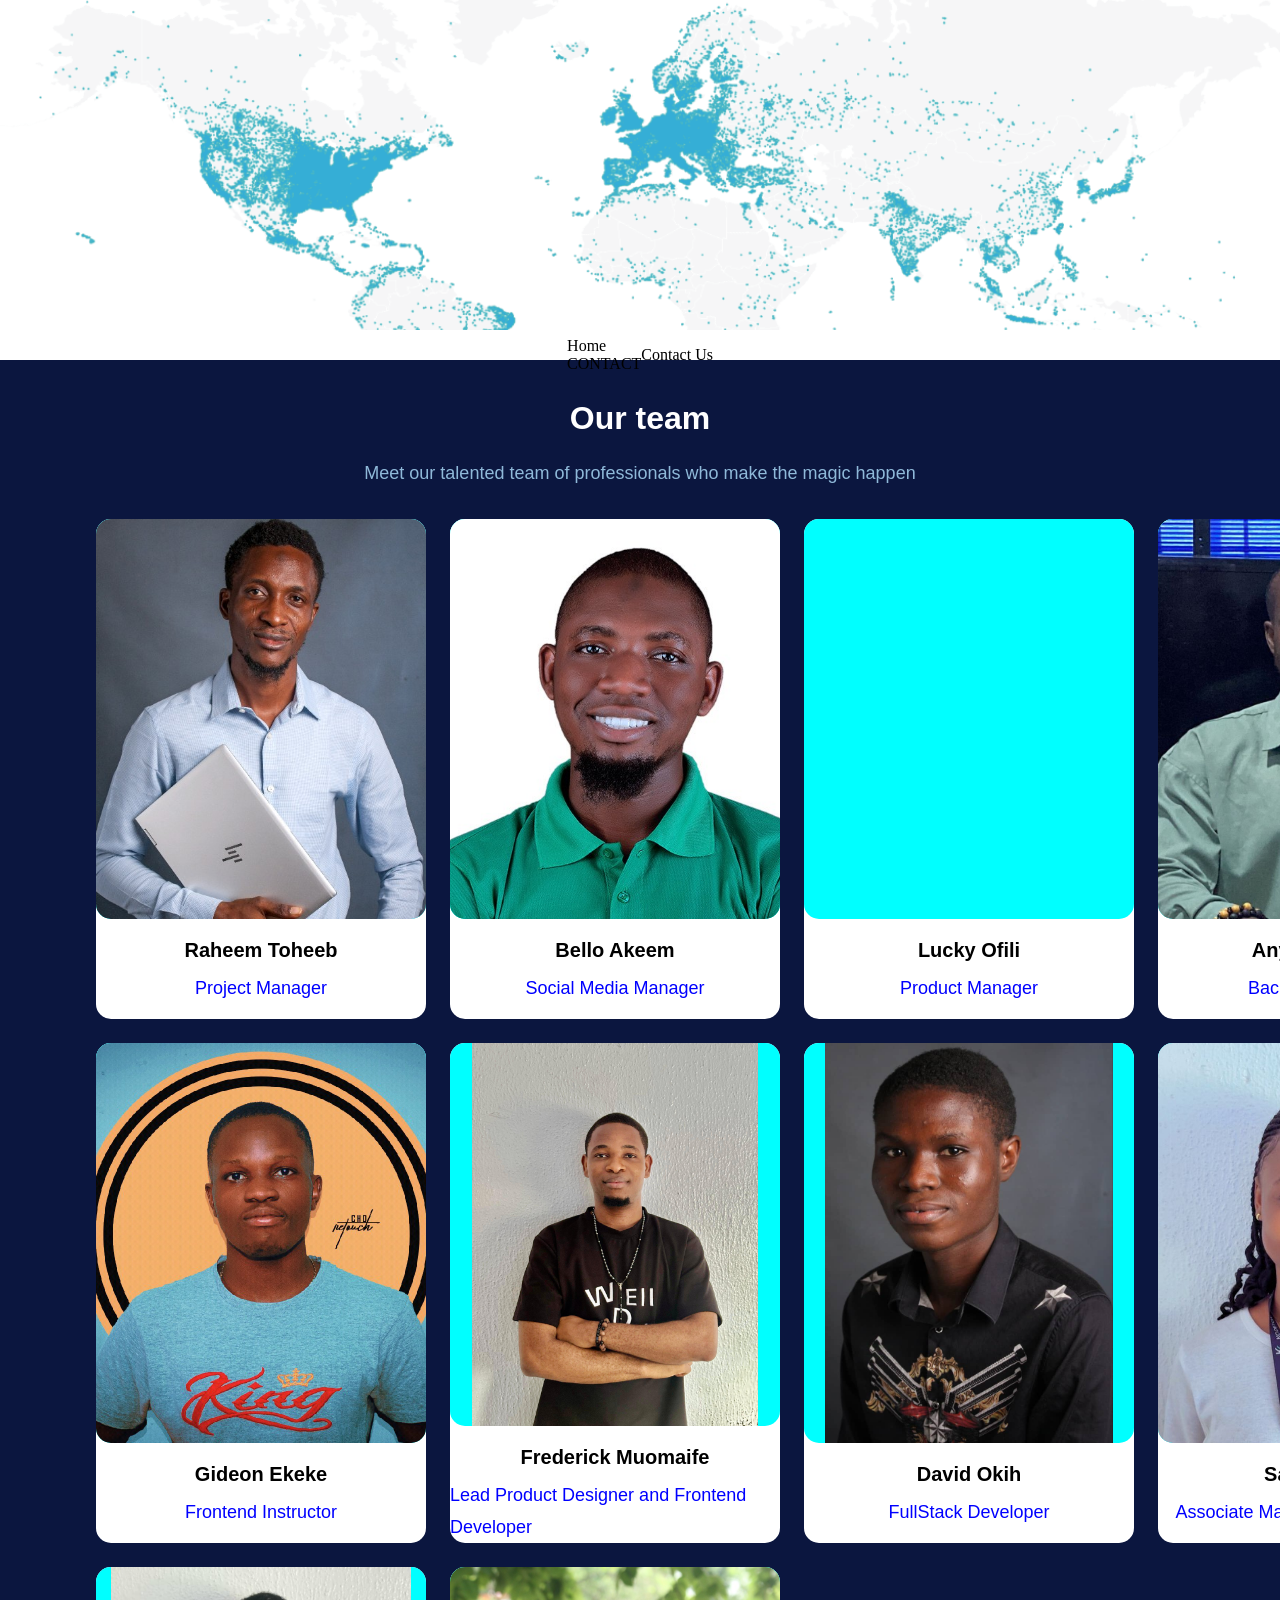
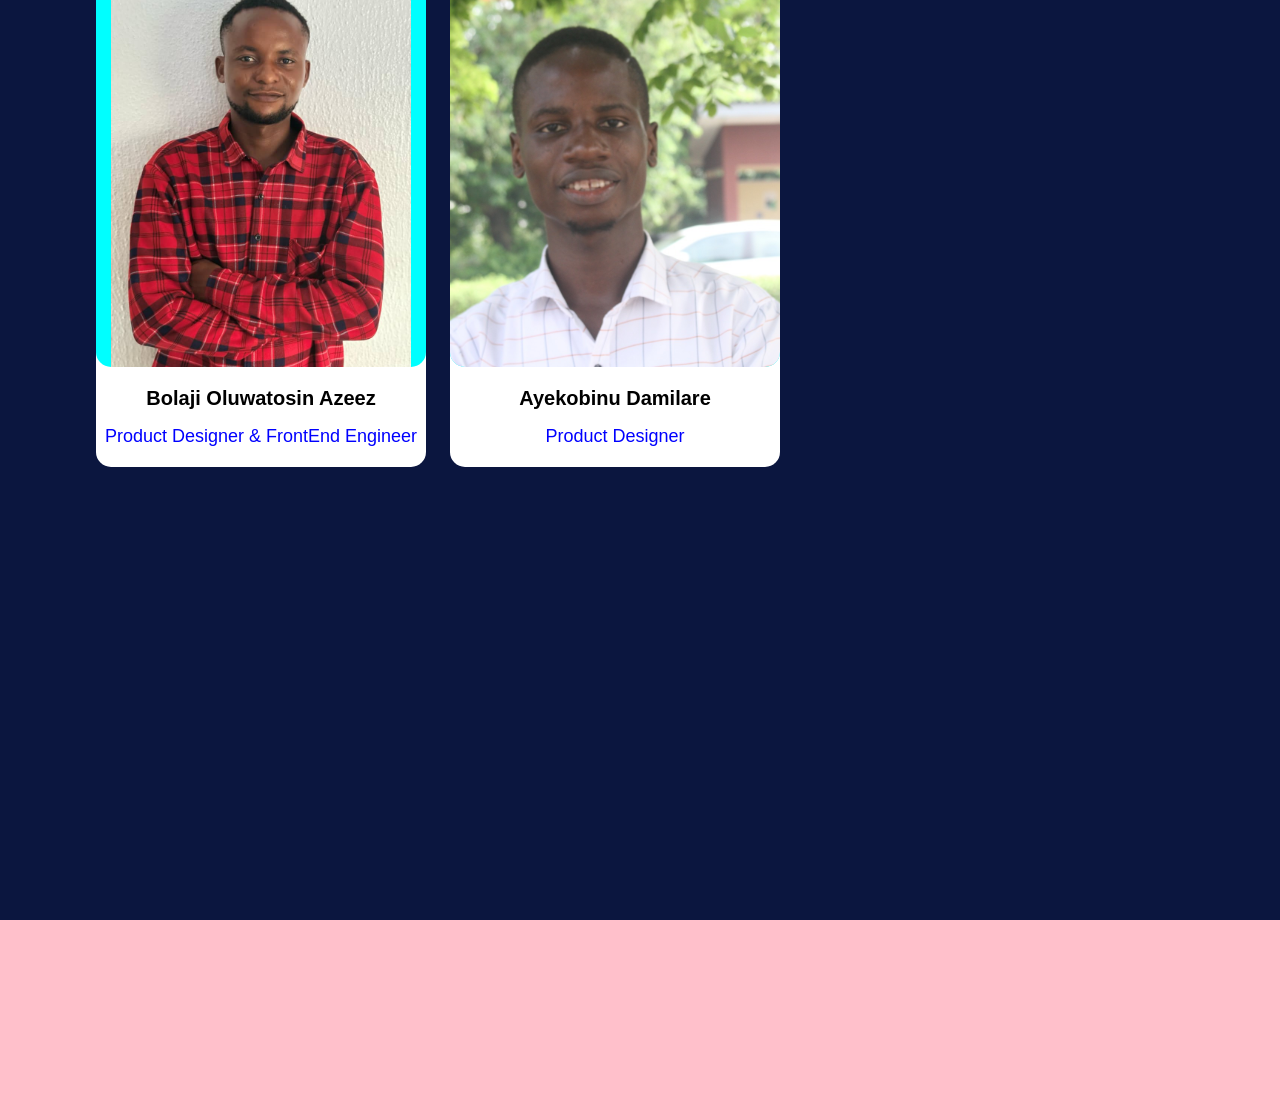
==== contact-page.html @ f18dbd51 "contact us" ====
<!DOCTYPE html>
<html lang="en">
<head>
    <meta charset="UTF-8">
    <meta name="viewport" content="width=device-width, initial-scale=1.0">
    <title>Contact Page</title>
    <link rel="stylesheet" href="stylecontact.css">
</head>
<body>
    <div class="header-map">
        <div class="img-wrapper">
            <img src="t1.png" alt="" class="head-img">

        </div>
        <div class="navs">
            <div>
                <div>
                    <p>Home</p> <p>CONTACT</p>
                </div>
            </div>
            <div>Contact Us</div>

        </div>
    </div>
    
    <section class="our-team">
        <h1>Our team</h1>
        <p>Meet our talented team of professionals who make the magic happen</p>
        <div class="team-container">
            <div class="team-group">
                <div class="team-members">
                    <img src="Raheem.jpeg" alt="" >
                    
                </div>
                <h3>Raheem Toheeb</h3>
                <p>Project Manager</p>
            
            </div>
            <div class="team-group">
                <div class="team-members">
                    <img src="leke.jpeg" alt="" >
                    
                </div>
                <h3>Bello Akeem</h3>
                <p>Social Media Manager</p>
            
            </div>
            <div class="team-group">
                <div class="team-members">
                    <img src="Mr%20Lucky.jpeg" alt="" >
                    
                </div>
                <h3>Lucky Ofili</h3>
                <p>Product Manager</p>
            
            </div>
            <div class="team-group">
                <div class="team-members">
                    <img src="edwin.jpeg" alt="" >
                    
                </div>
                <h3>Anyama Edwin</h3>
                <p>Backend Instructor</p>
            
            </div>
            <div class="team-group">
                <div class="team-members">
                    <img src="gidi.jpeg" alt="" >
                   
                </div>
                 <h3>Gideon Ekeke</h3>
                <p>Frontend Instructor</p>
            
            </div>
            <div class="team-group">
                <div class="team-members">
                    <img src="Fred.jpeg" alt="" >
                    
                </div>
                <h3>Frederick Muomaife</h3>
                <p>Lead Product Designer and Frontend Developer</p>
            
            </div>
            <div class="team-group">
                <div class="team-members">
                    <img src="Profile-David.jpeg" alt="" >
                    
                </div>
                <h3>David Okih</h3>
                <p>FullStack Developer</p>
            
            </div>
            <div class="team-group">
                <div class="team-members">
                    <img src="Fathia.jpeg" alt="" >
                    
                </div>
                <h3>Salau Fathia</h3>
                <p>Associate Manager/Product designer</p>
            
            </div>
            <div class="team-group">
                <div class="team-members">
                    <img src="Tosin.jpeg" alt="" >
                    
                </div>
                <h3>Bolaji Oluwatosin Azeez</h3>
                <p>Product Designer & FrontEnd Engineer</p>
            
            </div>
            <div class="team-group">
                <div class="team-members">
                    <img src="Dami.jpeg" alt="" >
                    
                </div>
                <h3>Ayekobinu Damilare</h3>
                <p>Product Designer</p>
            
            </div>
        </div>

        

    </section>
    <div class="socials">
            <div class="social1">

            </div>
            <div class="social2">

            </div>
        </div>
</body>
</html>
---- stylecontact.css ----
*{
    box-sizing: border-box;
    padding: 0;
    margin: 0;

}
body{
    height: 100vh;
    width: 100%;
}
.header-map{
    background-color: aqua; */
    width: 100%; 
    height: 330px;
}
.navs{
    display: flex;
    justify-content: center;
    /* background-color: red; */
    height: 50px;
    align-items: center;
    margin-bottom: 50px;
    
}
.img-wrapper{
    width: 100%;
    height: 100%;
    background-color: #FFFFFF;
}
.head-img{
    object-fit: cover;
    width: 100%;
    height: 100%;

}
/* OUR TEAM */
.our-team{
    height: 240vh;
    width: 100%;
    background-color: #0B163F;
    display: flex;
    flex-direction: column;
    align-items: center;
    margin-top: 30px;
}
.our-team h1{
    color: white;
    font-family: sans-serif;
    font-size: 32px;
    margin-top: 40px;
}
.our-team p{
    color: #8FB9D9;
    font-size: 18px;
    font-family: sans-serif;
    line-height: 1.8;
    margin-top: 20px;
}
.team-container{
    height: 60%;
    width: 800px;
    /* background-color: chartreuse; */
    margin: 10px;
    display: flex;
    align-items: center;
    justify-content: space-around;
    margin-top: 30px;
}
.team-container{
    display: grid;
    grid-template-columns: repeat(4,1fr);
    gap: 24px;
    width: 85%;
}
.team-group{
    background-color: #FFFFFF;
    border-radius: 15px;
    /* padding: 32px 24px; */
    display: flex;
    flex-direction: column;
    align-items: center;
    height: 500px;
    width: 330px;

    & h3{
        font-size: 20px;
        font-family: sans-serif;
        margin-top: 20px;
    }
    & p{
        color: blue;
        margin-top: 10px;
    }
}
.team-members{
    width: 100%;
    height: 400px;
    display: flex;
    justify-content: center;
    align-items: center;
    overflow: hidden;
    flex-direction: column;
    border-radius: 15px;
    background-color: aqua;
}
.team-members img{
    object-fit: contain;
    height: 100%;
    

}
.socials{
    background-color: pink;
    height: 200px;
    width: 100%;
    display: flex;
    justify-content: space-between;
    flex-direction: row;

}
.social1{
    background-color: aqua;
}
.social2{
    background-color: chocolate;
}
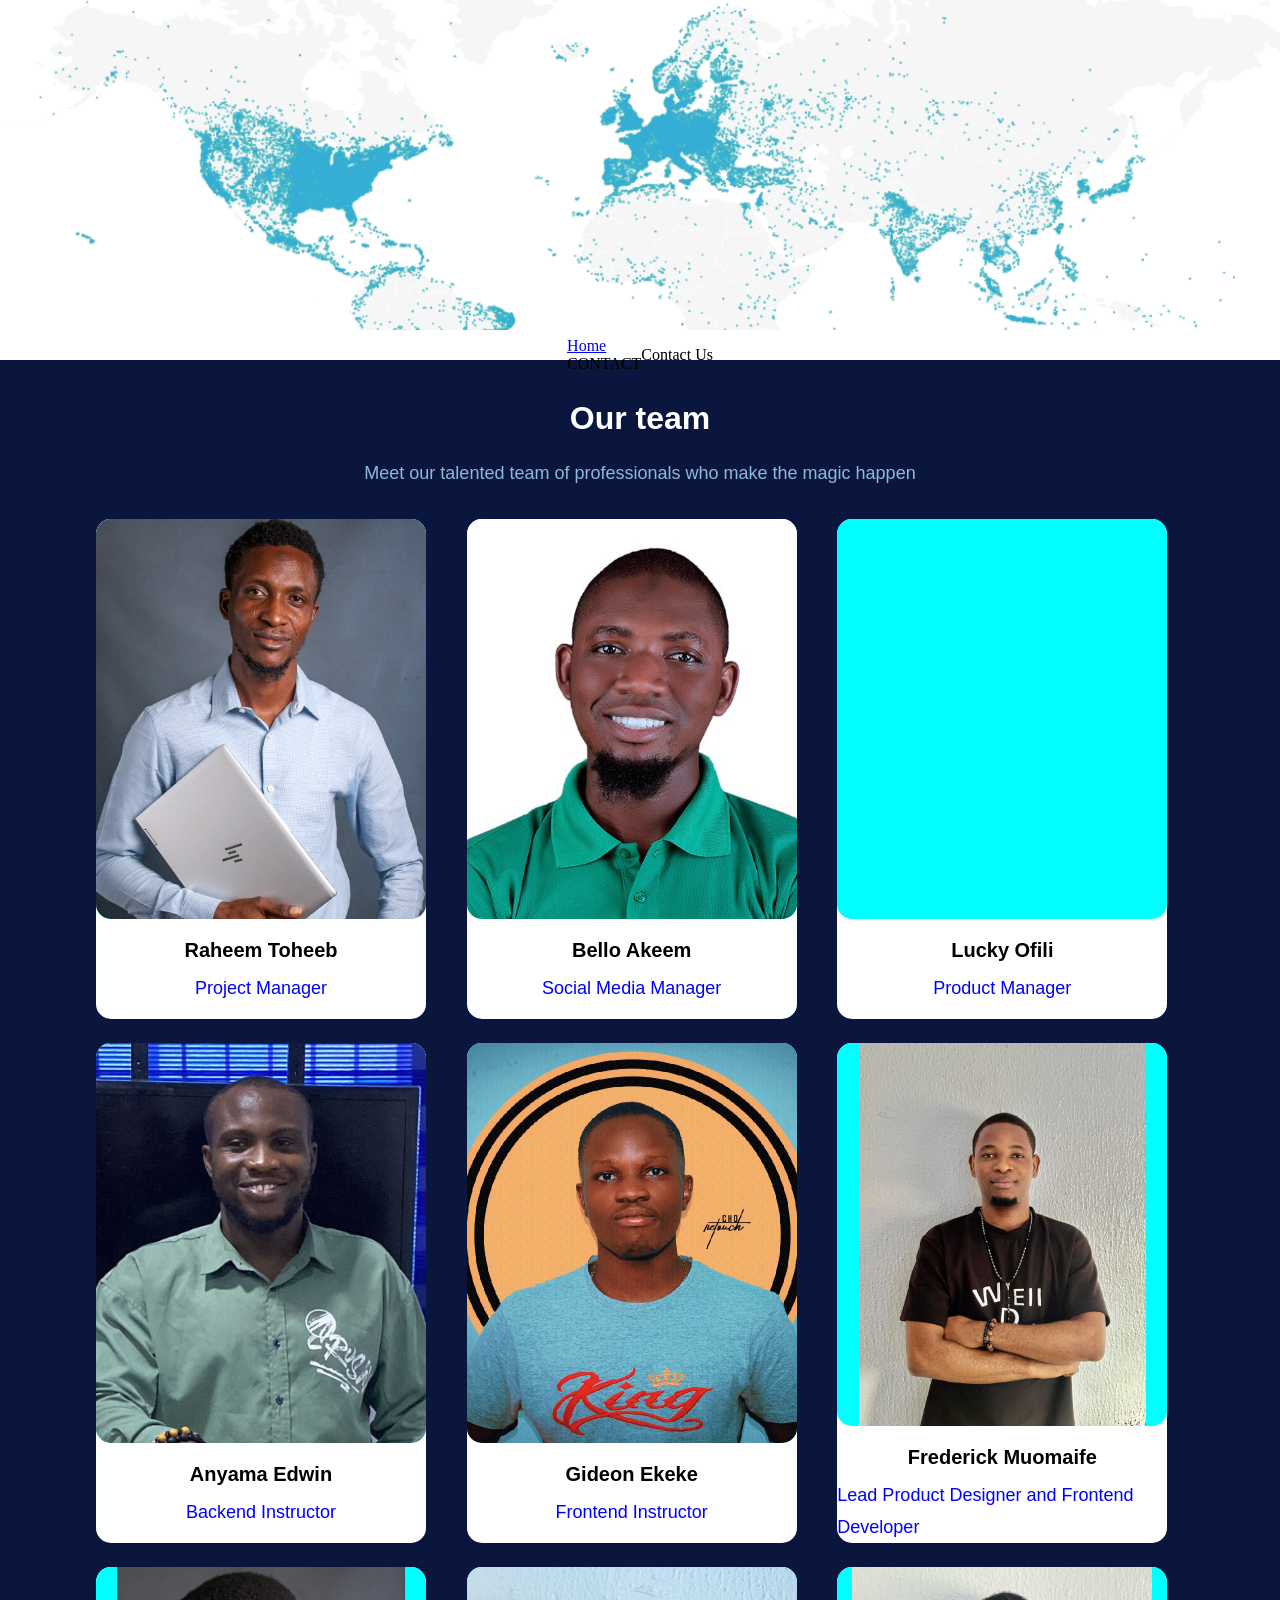
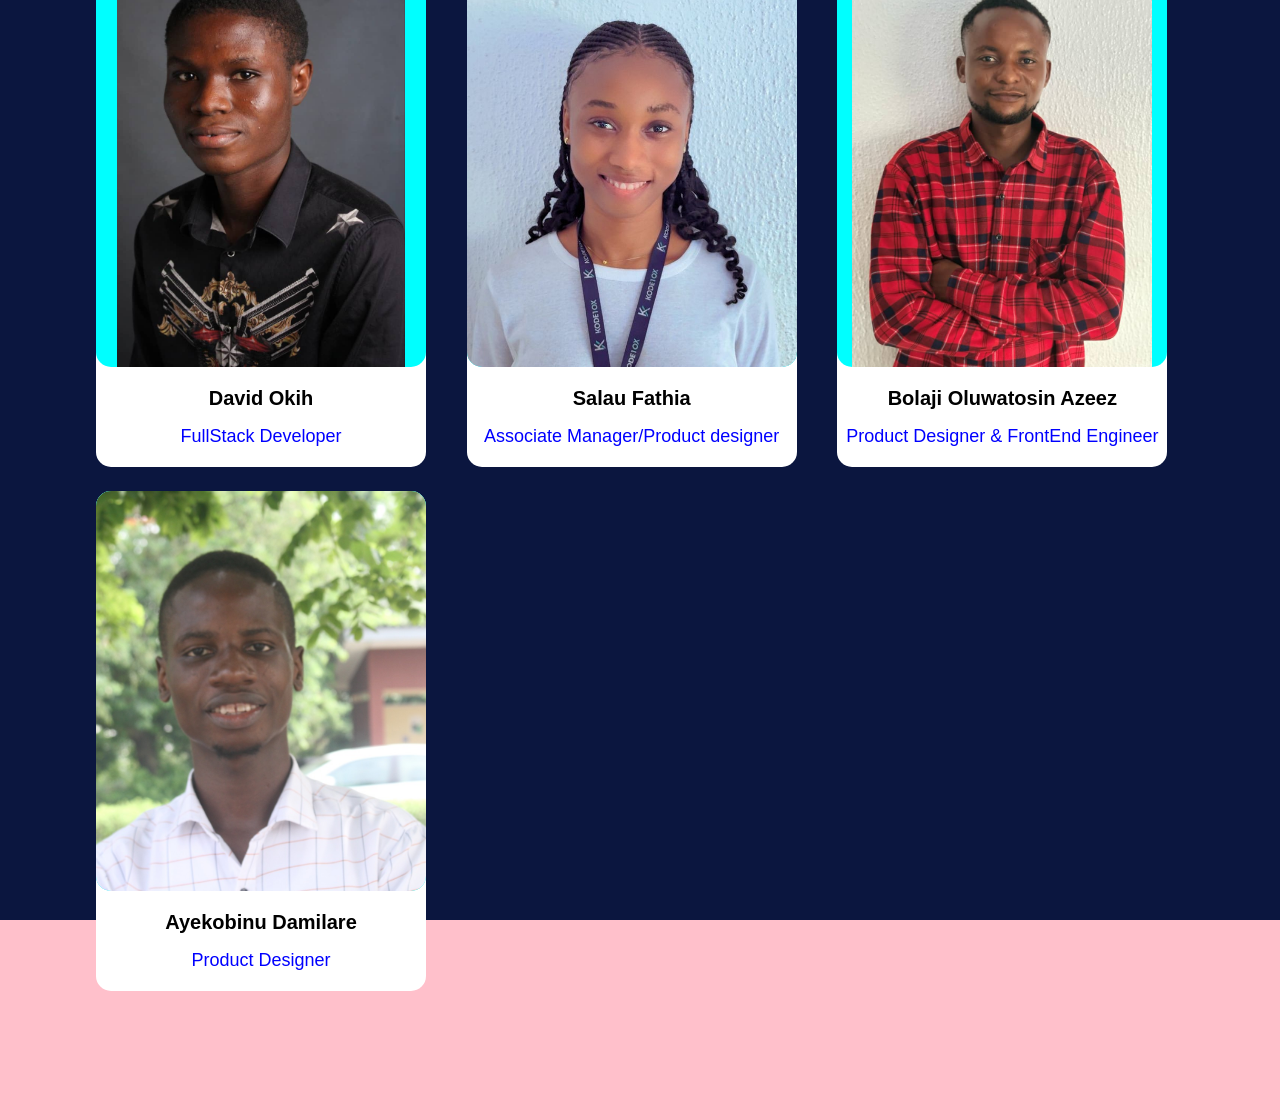
==== commit a4084c74: "responsive added" ====
--- a/contact-page.html
+++ b/contact-page.html
@@ -15,7 +15,8 @@
         <div class="navs">
             <div>
                 <div>
-                    <p>Home</p> <p>CONTACT</p>
+                    <a href="index.html">Home</a>
+                    <p></p> <p>CONTACT</p>
                 </div>
             </div>
             <div>Contact Us</div>
--- a/stylecontact.css
+++ b/stylecontact.css
@@ -5,11 +5,11 @@
 
 }
 body{
-    height: 100vh;
+    /* height: 100vh; */
     width: 100%;
 }
 .header-map{
-    background-color: aqua; */
+    background-color: aqua; 
     width: 100%; 
     height: 330px;
 }
@@ -68,7 +68,7 @@
 }
 .team-container{
     display: grid;
-    grid-template-columns: repeat(4,1fr);
+    grid-template-columns: repeat(3,1fr);
     gap: 24px;
     width: 85%;
 }
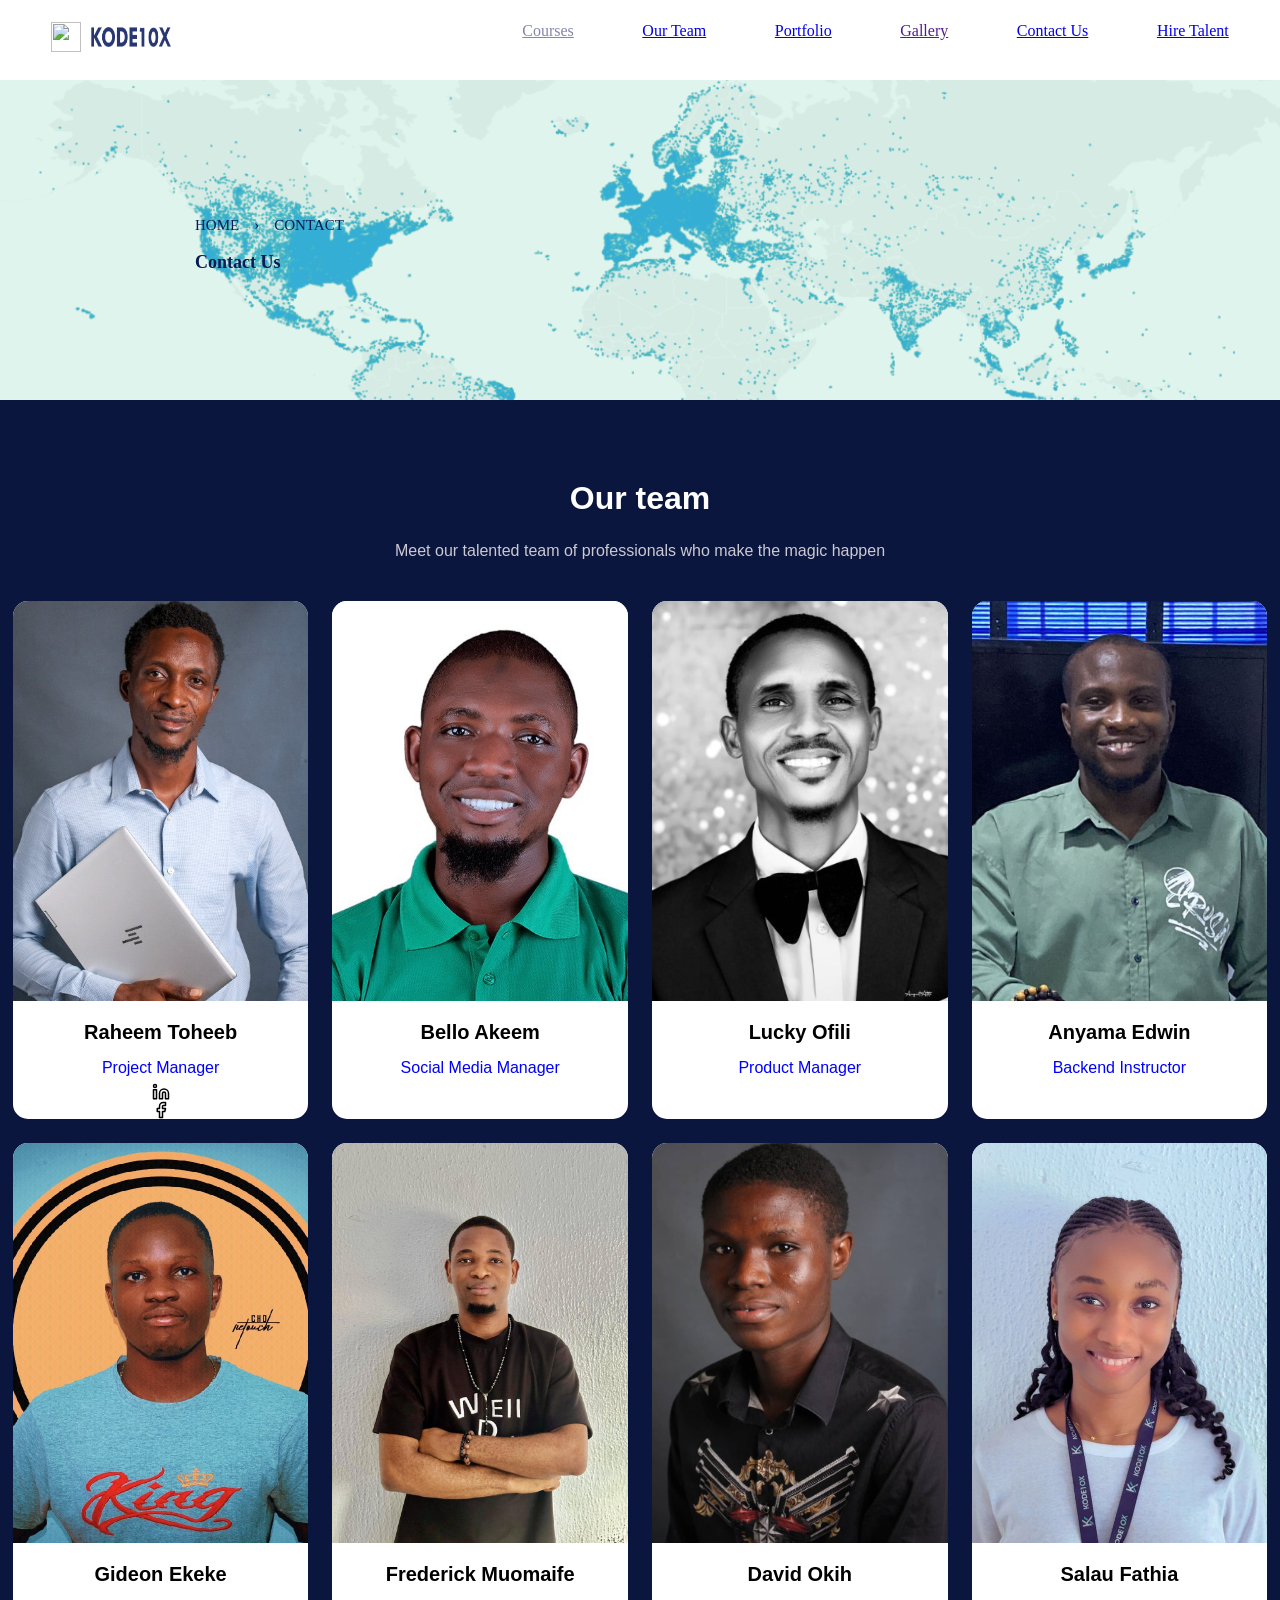
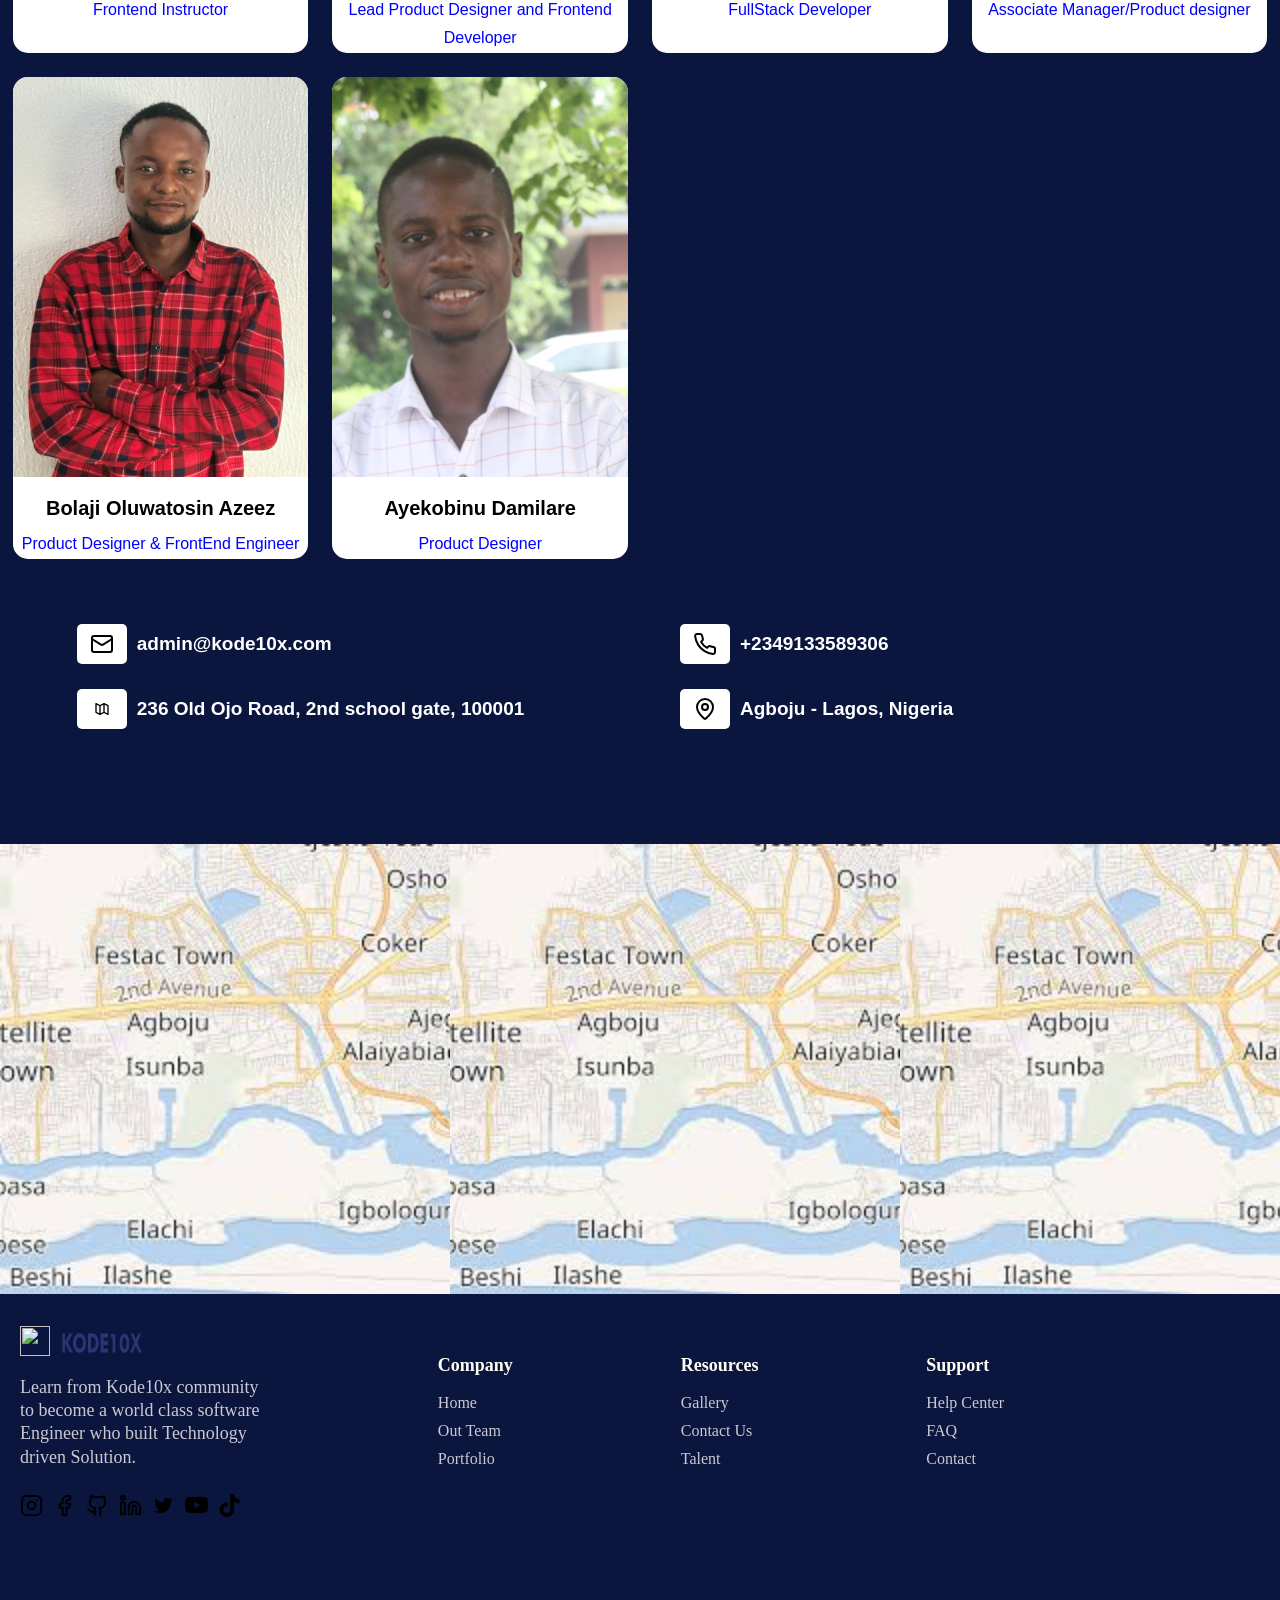
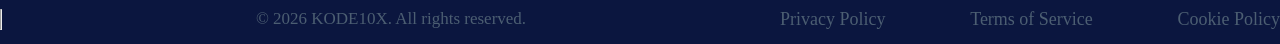
==== commit 824c0021: "contact page" ====
--- a/contact-page.html
+++ b/contact-page.html
@@ -7,24 +7,52 @@
     <link rel="stylesheet" href="stylecontact.css">
 </head>
 <body>
-    <div class="header-map">
-        <div class="img-wrapper">
-            <img src="t1.png" alt="" class="head-img">
-
-        </div>
-        <div class="navs">
-            <div>
-                <div>
-                    <a href="index.html">Home</a>
-                    <p></p> <p>CONTACT</p>
-                </div>
-            </div>
-            <div>Contact Us</div>
-
-        </div>
-    </div>
-    
-    <section class="our-team">
+    <header>
+        <div class="header-container">
+            <div class="header-wrapper">
+                <div class="logo">
+                    <img src="logo.png" alt="" class="logo-img">
+                    <img src="label.png" alt="" class="logo-name">
+                </div>
+                <div class="navs">
+                    <a href="index.html" class="nav-text">Courses</a>
+                    <a href="ourteam.html">Our Team</a>
+                    <a href="index2.html">Portfolio</a>
+                    <a href="">Gallery</a>
+                    <a href="contact-page.html">Contact Us</a>
+                    <a href="hire.html">Hire Talent</a>
+                
+
+                </div>
+                <img src="hamburgermenu.svg" alt="" class="hamburger">
+            </div>
+
+        </div>
+
+    </header>
+     <section class="contact-hero">
+
+        <div class="hero-overlay">
+
+            <div class="breadcrumb">
+
+                <!-- THIS ONE ACTUALLY GOES HOME -->
+                <a href="index.html">HOME</a>
+
+                <span>›</span>
+
+                <span>CONTACT</span>
+
+            </div>
+
+            <h1>Contact Us</h1>
+
+        </div>
+
+    </section>
+
+    <!-- OUR TEAM SECTION -->
+     <section class="our-team">
         <h1>Our team</h1>
         <p>Meet our talented team of professionals who make the magic happen</p>
         <div class="team-container">
@@ -35,6 +63,8 @@
                 </div>
                 <h3>Raheem Toheeb</h3>
                 <p>Project Manager</p>
+                <img src="linkedin.svg" alt="">
+                <img src="facebook.svg" alt="">
             
             </div>
             <div class="team-group">
@@ -48,7 +78,7 @@
             </div>
             <div class="team-group">
                 <div class="team-members">
-                    <img src="Mr%20Lucky.jpeg" alt="" >
+                    <img src="Mr Lucky.jpg" alt="" >
                     
                 </div>
                 <h3>Lucky Ofili</h3>
@@ -120,16 +150,126 @@
             </div>
         </div>
 
+     <section class="contact-info">
+
+        <div class="contact-item">
+            <div class="contact-icon">
+                <img src="mail.svg" alt="">
+            </div>
+
+            <p>admin@kode10x.com</p>
+        </div>
+
+
+        <div class="contact-item">
+            <div class="contact-icon">
+                <img src="phone.svg" alt="">
+            </div>
+
+            <p>+2349133589306</p>
+        </div>
+
+
+        <div class="contact-item">
+            <div class="contact-icon">
+            <img src="papaer.svg" alt="">
+            </div>
+
+            <p>236 Old Ojo Road, 2nd school gate, 100001</p>
+        </div>
+
+
+        <div class="contact-item">
+            <div class="contact-icon">
+                <img src="location.svg" alt="">
+            </div>
+
+            <p>Agboju - Lagos, Nigeria</p>
+        </div>
+
+    </section>
+    </section>
+
+    <!-- MAP -->
+    <section class="map">
+        <img src="map.png" alt="" class="map-img">
+        <img src="map.png" alt="" class="map-img">
+        <img src="map.png" alt="" class="map-img">
+        <!-- <img src="map.png" alt="" class="map-img"> -->
+        <!-- <img src="map.png" alt="" class="map-img"> -->
+        <!-- <img src="map.png" alt="" class="map-img"> -->
+
+    </section>
+
+    <!-- FOOTER -->
+     <footer class="footer">
+        <div class="footer-container">
+            <div class="footer-brand">
+                <div class="brand">
+                    <img src="logo.png" alt="" class="brand-logo">
+                    <img src="label.png" alt="" class="brand-name">
+                </div>
+                <p>Learn from Kode10x community to become a world class 
+                    software Engineer who built Technology driven Solution.
+                </p>
+
+                <div class="social-icons">
+                    <img src="instagram.svg" alt="">
+                    <img src="facebook.svg" alt="">
+                    <img src="gitcat.svg" alt="">
+                    <img src="linkedin.svg" alt="">
+                    <img src="twitter.svg" alt="">
+                    <img src="youtube.svg" alt="">
+                    <img src="tiktok.svg" alt="">
+
+                </div>
+
+            </div>
+            <div class="footer-links">
+                <h3>Company</h3>
+                <ul class="lists">
+                    <li>Home</li>
+                    <li>Out Team</li>
+                    <li>Portfolio</li>
+                    
+
+                </ul>
+            </div>
+            <div class="footer-links">
+                <h3>Resources</h3>
+                <ul>
+                    <li>Gallery</li>
+                    <li>Contact Us</li>
+                    <li>Talent</li>
+                </ul>
+
+            </div>
+            <div class="footer-links">
+                <h3>Support</h3>
+                <ul>
+                    <li>Help Center</li>
+                    <li>FAQ</li>
+                    <li>Contact</li>
+                </ul>
+            </div>
+            
+
+        </div>
+        <div class="footer-bottom">
+            <hr class="line">
+            <p>© 2026 KODE10X. All rights reserved.</p>
+            <div class="cookies">
+                
+                    <li>Privacy Policy</li>
+                    <li>Terms of Service</li>
+                    <li>Cookie Policy</li>
+                
+            </div>
+
+        </div>
+
+    </footer>
+
         
-
-    </section>
-    <div class="socials">
-            <div class="social1">
-
-            </div>
-            <div class="social2">
-
-            </div>
-        </div>
 </body>
 </html>
--- a/stylecontact.css
+++ b/stylecontact.css
@@ -5,43 +5,129 @@
 
 }
 body{
-    /* height: 100vh; */
-    width: 100%;
-}
-.header-map{
-    background-color: aqua; 
-    width: 100%; 
-    height: 330px;
+    height: 100vh;
+    width: 100%;
+}
+header{
+    height: 80px;
+    width: 100%;
+    /* background-color: red; */
+    display: flex;
+    justify-content: center;
+    /* align-items: center; */
+    position: relative;
+    z-index: 10;
+}
+.header-container{
+    width: 100%;
+    background-color: #FFFFFF;
+    height: 100%;
+    display: flex;
+    justify-content: center;
+}
+.header-wrapper{
+    height: 100%;
+    width: 92%;
+    /* background-color: fuchsia; */
+    display: flex;
+    justify-content: space-between;
+    align-items: center;
+}
+.logo{
+    height: 70%;
+    width: auto;
+    /* background-color: chartreuse; */
+    display: flex;
+    justify-content: center;
+    gap: 10px;
+    
+}
+.logo-img{
+    width: 30px;
+    height: 30px;
+    margin-top: 10px;
+}
+.logo-name{
+    width: 80px;
+    height: 20px;
+    margin-top: 15px;
 }
 .navs{
-    display: flex;
-    justify-content: center;
-    /* background-color: red; */
-    height: 50px;
-    align-items: center;
-    margin-bottom: 50px;
+    /* background-color: brown; */
+    width: 60%;
+    height: 70%;
+    display: flex;
+    justify-content: space-between;
+    text-align: center;
+    margin-top: 20px;
     
 }
-.img-wrapper{
-    width: 100%;
-    height: 100%;
-    background-color: #FFFFFF;
-}
-.head-img{
-    object-fit: cover;
-    width: 100%;
-    height: 100%;
-
-}
+.hamburger{
+    display: none;
+}
+.nav-text{
+    color: #8186AD;
+}
+
+.contact-hero {
+    width: 100%;
+    height: 320px;
+    background-image: url("t1.png");
+    background-color: #DFF4ED;
+    background-size: cover;
+    background-position: center;
+    background-repeat: no-repeat;
+
+    display: flex;
+    align-items: center;
+}
+.hero-overlay {
+    width: 90%;
+    max-width: 890px;
+    margin: auto;
+    padding-top: 10px;
+    /* background-color: aqua; */
+}
+
+.breadcrumb {
+    display: flex;
+    align-items: center;
+    gap: 15px;
+
+    margin-bottom: 18px;
+
+    font-size: 15px;
+    font-weight: 500;
+}
+
+.breadcrumb a {
+    text-decoration: none;
+    color: #071b54;
+}
+
+.breadcrumb a:hover {
+    text-decoration: underline;
+}
+
+.breadcrumb span {
+    color: #071b54;
+}
+.hero-overlay h1 {
+    color: #071b54;
+
+    font-size: 18px;
+    font-weight: 700;
+}
+
 /* OUR TEAM */
 .our-team{
-    height: 240vh;
+
     width: 100%;
     background-color: #0B163F;
     display: flex;
     flex-direction: column;
     align-items: center;
-    margin-top: 30px;
+    padding: 40px 0 80px;
 }
 .our-team h1{
     color: white;
@@ -50,37 +136,33 @@
     margin-top: 40px;
 }
 .our-team p{
-    color: #8FB9D9;
-    font-size: 18px;
+    color: #CBC9D1;
+    font-size: 16px;
     font-family: sans-serif;
     line-height: 1.8;
     margin-top: 20px;
+    text-align: center;
 }
 .team-container{
-    height: 60%;
-    width: 800px;
+    /* height: 60%; */
+    width: 98%;
+    max-width: 1310px;
     /* background-color: chartreuse; */
-    margin: 10px;
-    display: flex;
-    align-items: center;
-    justify-content: space-around;
-    margin-top: 30px;
-}
-.team-container{
     display: grid;
-    grid-template-columns: repeat(3,1fr);
+    grid-template-columns: repeat(4,1fr);
     gap: 24px;
-    width: 85%;
+    margin-top: 35px;
+    
 }
 .team-group{
     background-color: #FFFFFF;
     border-radius: 15px;
-    /* padding: 32px 24px; */
+    overflow: hidden;
     display: flex;
     flex-direction: column;
     align-items: center;
-    height: 500px;
-    width: 330px;
+    /* height: 500px; */
+    width: 100%;
 
     & h3{
         font-size: 20px;
@@ -100,27 +182,566 @@
     align-items: center;
     overflow: hidden;
     flex-direction: column;
-    border-radius: 15px;
+    /* border-radius: 15px; */
     background-color: aqua;
 }
 .team-members img{
+    object-fit: cover;
+    height: 100%;
+    width: 100%;
+}
+
+/* CONTACTS INFO */
+.contact-info {
+    width: 100%;
+    background-color: #0B163F;
+    display: grid;
+    grid-template-columns: repeat(2, 1fr);
+    padding: 35px 6%;
+    gap: 25px 80px;
+    margin-top: 30px;
+}
+.contact-item {
+    display: flex;
+    align-items: center;
+    gap: 10px;
+}
+.contact-icon {
+    width: 50px;
+    height: 40px;
+    background-color: white;
+    border-radius: 5px;
+    display: flex;
+    justify-content: center;
+    align-items: center;
+    color: #0B163F;
+    font-size: 20px;
+    flex-shrink: 0;
+}
+.contact-item p {
+    color: white;
+    font-family: sans-serif;
+    font-size: 19px;
+    font-weight: 600;
+    margin: 0;
+}
+
+/* MAP */
+.map{
+    width: 100%;
+    /* background-color: aqua; */
+    height: 450px;
+    display: flex;
+    flex-direction: row;
+}
+.map-img{
+    /* width: 900px; */
+    /* height: 100%; */
     object-fit: contain;
-    height: 100%;
+}
+
+
+
+/* FOOTER */
+.footer{
+    background-color: #0B163F;
+    height: 350px;
+    width: 100%;
+}
+.footer-container{
+    padding: 20px;
+    display: flex;
+    justify-content: space-between;
+    align-items: center;
+    gap: 40px;
+    /* background-color: pink; */
+    height: 70%;
+    width: 80%;
+}
+.brand{
+    display: flex;
+    align-items: center;
+    gap: 12px;
+    margin-bottom: 20px;
+}
+.brand-logo{
+    width: 30px;
+    height: 30px;
+    margin-top: 10px;
+}
+.brand-name{
+    width: 80px;
+    height: 20px;
+    margin-top: 15px;
+}
+.footer-brand p{
+    font-size: 18px;
+    margin-top: 20px;
+    margin-bottom: 20px;
+    font-weight: 200;
+    color: #CBC9D1;
+    text-align: left;
+    width: 250px;
+    line-height: 1.3;
+
+}
+.social-icons{
+    display: flex;
+    gap: 10px;
+    margin-top: 25px;
+
+    & img{
+        width: 23px;
+        gap: 10px;
+    }
+}
+.footer-links{
+    display: flex;
+    flex-direction: column;
+    /* background-color: chartreuse; */
+
+    & h3{
+        font-size: 18px;
+        font-weight: 600;
+        margin-bottom: 18px;
+        color: #FFFFF6;
+
+    }
+    & ul{
+        list-style-type: none;
+        color: #CBC9D1;
+
+    }
+    & li{
+        margin-bottom: 10px;
+        font-size: 16px;
+    }
+}
+.footer-bottom{
+    margin-top: 50px;
+    padding-top: 20px;
+    /* text-align: left; */
+    /* background-color: crimson; */
+    display: flex;
+    justify-content: space-between;
+    color: #4C5E72;
+    & p{
+        margin: 0;
+        font-size: 17px;
+        color: #4C5E72;
+        text-align: left;
+    }
     
-
-}
-.socials{
-    background-color: pink;
-    height: 200px;
-    width: 100%;
+    
+}
+.line{
+    color: #4C5E72;
+}
+.cookies{
     display: flex;
     justify-content: space-between;
-    flex-direction: row;
-
-}
-.social1{
-    background-color: aqua;
-}
-.social2{
-    background-color: chocolate;
-}+    list-style-type: none;
+    /* background-color: chocolate; */
+    width: 500px;
+    font-size: 18px;
+}
+
+
+/* RESPONSIVENESS */
+@media (min-width: 768px) and (max-width: 1044px){
+
+    /* HEADER */
+    header{
+        height: 80px;
+    }
+    .header-container{
+        width: 100%;
+        height: 100%;
+    }
+    .header-wrapper{
+        width: 92%;
+    }
+    .logo-img{
+        width: 30px;
+        height: 30px;
+    }
+    .logo-name{
+        width: 80px;
+        height: 20px;
+    }
+    .navs{
+        width: 68%;
+        height: 70%;
+        gap: 10px;
+        margin-top: 20px;
+    }
+    .navs a{
+        font-size: 13px;
+        white-space: nowrap;
+    }
+    .hamburger{
+        display: none;
+    }
+    /* CONTACT HERO */
+    .contact-hero{
+        height: 280px;
+    }
+    .hero-overlay{
+        width: 85%;
+    }
+    .breadcrumb{
+        font-size: 14px;
+        gap: 12px;
+    }
+    .hero-overlay h1{
+        font-size: 20px;
+    }
+    /* OUR TEAM */
+    .our-team{
+        padding: 40px 20px 70px;
+    }
+    .our-team h1{
+        font-size: 30px;
+    }
+    .our-team > p{
+        width: 90%;
+        font-size: 15px;
+    }
+    .team-container{
+        width: 100%;
+        grid-template-columns: repeat(3, 1fr);
+        gap: 20px;
+    }
+    .team-group{
+        width: 100%;
+    }
+    .team-members{
+        height: 300px;
+    }
+    .team-group h3{
+        font-size: 17px;
+        text-align: center;
+    }
+    .team-group p{
+       font-size: 14px;
+        text-align: center;
+        padding: 0 8px;
+    }
+    /* CONTACT INFO */
+    .contact-info{
+        grid-template-columns: repeat(2, 1fr);
+        padding: 35px 5%;
+        gap: 25px 40px;
+    }
+    .contact-item p{
+        font-size: 16px;
+    }
+    /* MAP */
+    .map{
+        height: 350px;
+        overflow: hidden;
+    }
+    .map-img{
+        width: 33.33%;
+        height: 100%;
+        object-fit: cover;
+    }
+    /* FOOTER */
+    .footer{
+        height: auto;
+        padding-bottom: 30px;
+    }
+    .footer-container{
+        width: 90%;
+        height: auto;
+        padding: 30px 0;
+        gap: 25px;
+    }
+    .footer-brand p{
+        font-size: 15px;
+        width: 220px;
+    }
+    .footer-links h3{
+        font-size: 16px;
+    }
+    .footer-links li{
+        font-size: 14px;
+    }
+    .footer-bottom{
+        width: 90%;
+        margin: 30px auto 0;
+    }
+
+    .footer-bottom p{
+        font-size: 13px;
+    }
+
+    .cookies{
+        width: 400px;
+        font-size: 13px;
+    }
+}
+
+
+
+
+@media (max-width: 767px){
+
+    /* HEADER */
+
+    header{
+        height: 70px;
+        position: fixed;
+        top: 0;
+        left: 0;
+        width: 100%;
+        background-color: white;
+    }
+
+    .header-container{
+        width: 100%;
+        height: 100%;
+    }
+
+    .header-wrapper{
+        width: 90%;
+    }
+
+    .logo{
+        height: auto;
+        gap: 7px;
+    }
+
+    .logo-img{
+        width: 27px;
+        height: 27px;
+        margin-top: 0;
+    }
+
+    .logo-name{
+        width: 75px;
+        height: auto;
+        margin-top: 0;
+    }
+
+    .navs{
+        display: none;
+    }
+
+    .hamburger{
+        display: block;
+        width: 30px;
+        height: 30px;
+    }
+
+
+    /* CONTACT HERO */
+
+    .contact-hero{
+        height: 260px;
+        margin-top: 70px;
+        background-position: center;
+    }
+
+    .hero-overlay{
+        width: 88%;
+    }
+
+    .breadcrumb{
+        gap: 10px;
+        margin-bottom: 15px;
+        font-size: 13px;
+    }
+
+    .hero-overlay h1{
+        font-size: 25px;
+    }
+
+
+    /* OUR TEAM */
+
+    .our-team{
+        padding: 35px 15px 60px;
+    }
+
+    .our-team h1{
+        font-size: 28px;
+        margin-top: 15px;
+    }
+
+    .our-team > p{
+        width: 100%;
+        max-width: 350px;
+        font-size: 14px;
+        line-height: 1.6;
+        margin-top: 12px;
+    }
+
+    .team-container{
+        width: 100%;
+        grid-template-columns: 1fr;
+        gap: 25px;
+        margin-top: 30px;
+    }
+
+    .team-group{
+        width: 100%;
+        max-width: 350px;
+        margin: auto;
+    }
+
+    .team-members{
+        height: 350px;
+    }
+
+    .team-group h3{
+        font-size: 18px;
+        text-align: center;
+        margin-top: 15px;
+    }
+
+    .team-group p{
+        font-size: 14px;
+        text-align: center;
+        padding: 0 10px;
+    }
+
+
+    /* CONTACT INFO */
+
+    .contact-info{
+        grid-template-columns: 1fr;
+        padding: 35px 20px;
+        gap: 20px;
+        margin-top: 20px;
+    }
+
+    .contact-item{
+        gap: 12px;
+    }
+
+    .contact-icon{
+        width: 45px;
+        height: 40px;
+    }
+
+    .contact-item p{
+        font-size: 15px;
+        font-weight: 500;
+    }
+
+
+    /* MAP */
+
+    .map{
+        width: 100%;
+        height: 300px;
+        display: block;
+        overflow: hidden;
+    }
+
+    .map-img{
+        width: 100%;
+        height: 100%;
+        object-fit: cover;
+    }
+
+    .map-img:not(:first-child){
+        display: none;
+    }
+
+
+    /* FOOTER */
+
+    .footer{
+        height: auto;
+        padding: 40px 20px 25px;
+    }
+
+    .footer-container{
+        width: 100%;
+        height: auto;
+        padding: 0;
+        display: grid;
+        grid-template-columns: 1fr 1fr;
+        gap: 35px 25px;
+    }
+
+    .footer-brand{
+        grid-column: 1 / -1;
+    }
+
+    .brand{
+        margin-bottom: 15px;
+    }
+
+    .brand-logo{
+        width: 28px;
+        height: 28px;
+        margin-top: 0;
+    }
+
+    .brand-name{
+        width: 75px;
+        height: auto;
+        margin-top: 0;
+    }
+
+    .footer-brand p{
+        width: 100%;
+        max-width: 330px;
+        font-size: 14px;
+        line-height: 1.5;
+        margin: 10px 0 15px;
+    }
+
+    .social-icons{
+        gap: 12px;
+        margin-top: 15px;
+        flex-wrap: wrap;
+    }
+
+    .social-icons img{
+        width: 20px;
+    }
+
+    .footer-links h3{
+        font-size: 16px;
+        margin-bottom: 12px;
+    }
+
+    .footer-links li{
+        font-size: 14px;
+        margin-bottom: 8px;
+    }
+
+
+    /* FOOTER BOTTOM */
+
+    .footer-bottom{
+        width: 100%;
+        margin-top: 35px;
+        padding-top: 20px;
+        display: flex;
+        flex-direction: column;
+        align-items: flex-start;
+        gap: 15px;
+    }
+
+    .line{
+        width: 100%;
+    }
+
+    .footer-bottom p{
+        font-size: 12px;
+    }
+
+    .cookies{
+        width: 100%;
+        display: flex;
+        flex-wrap: wrap;
+        gap: 10px 20px;
+        font-size: 12px;
+    }
+
+}
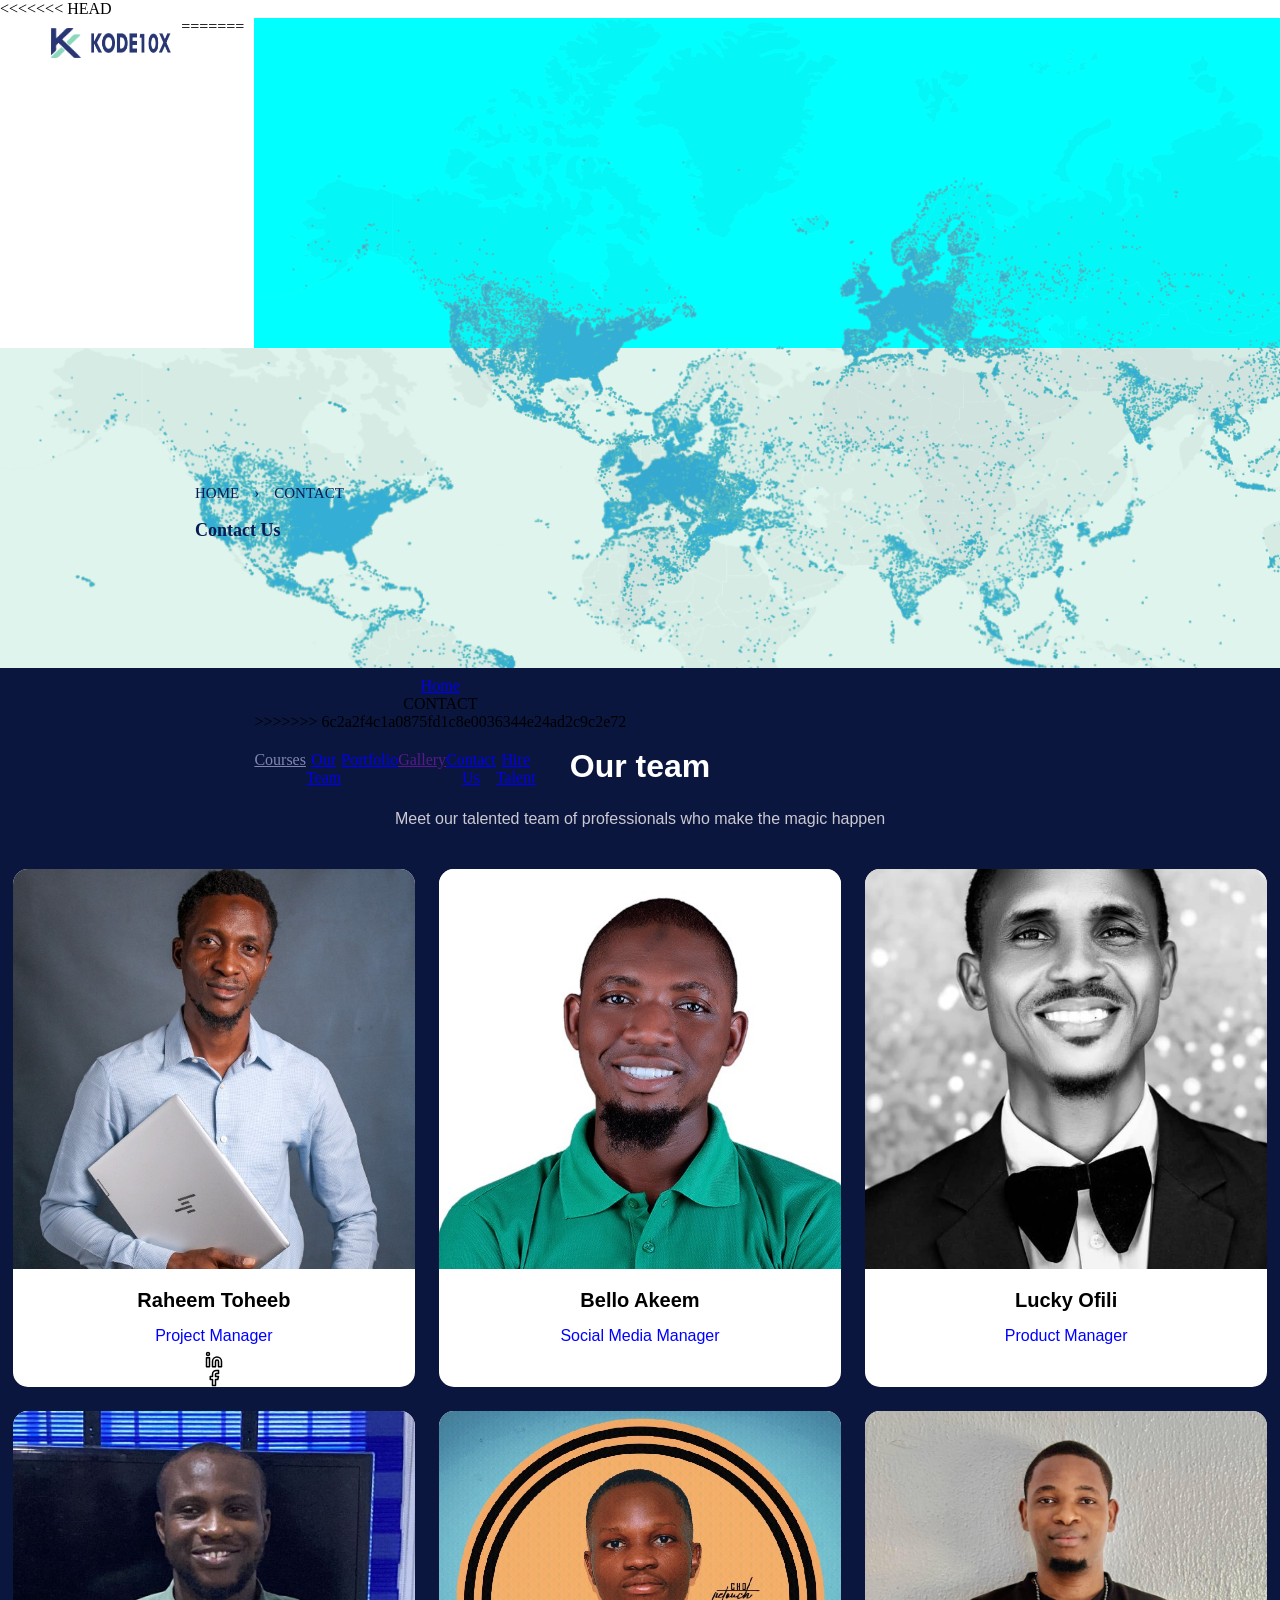
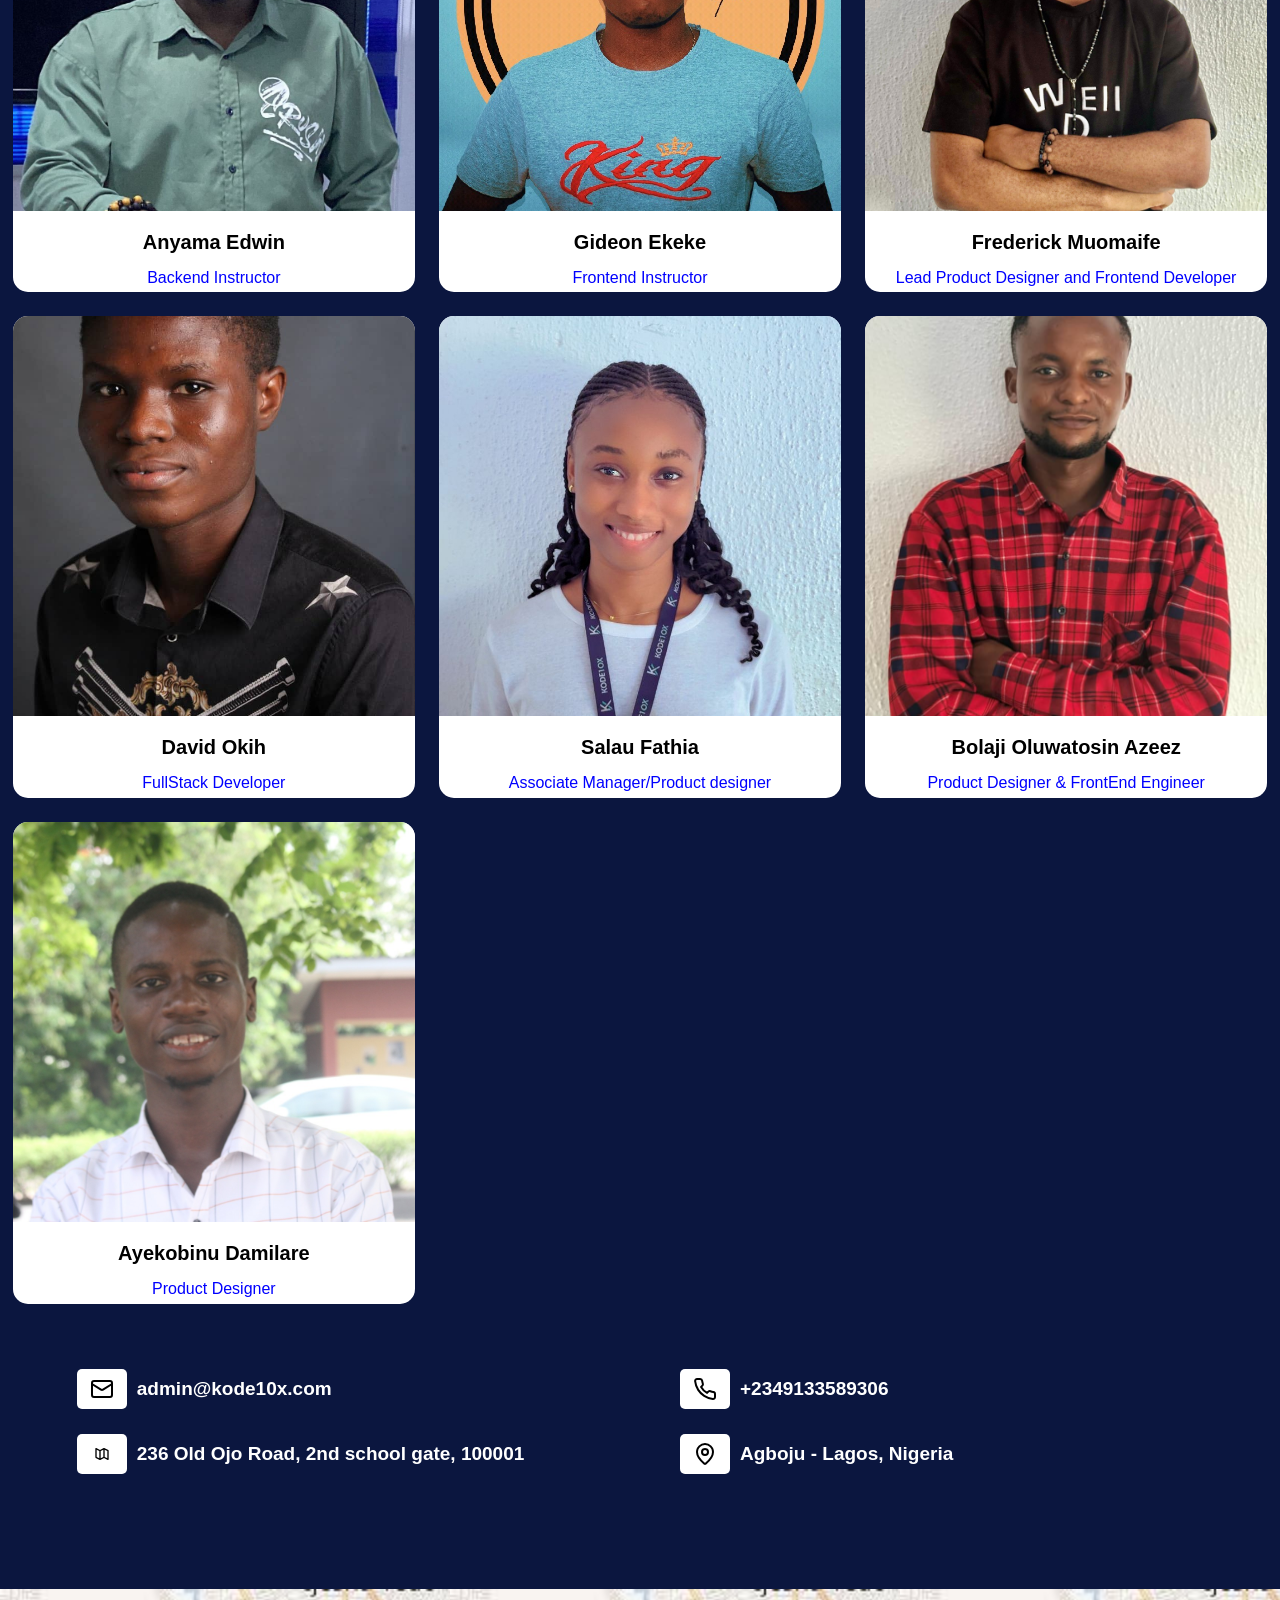
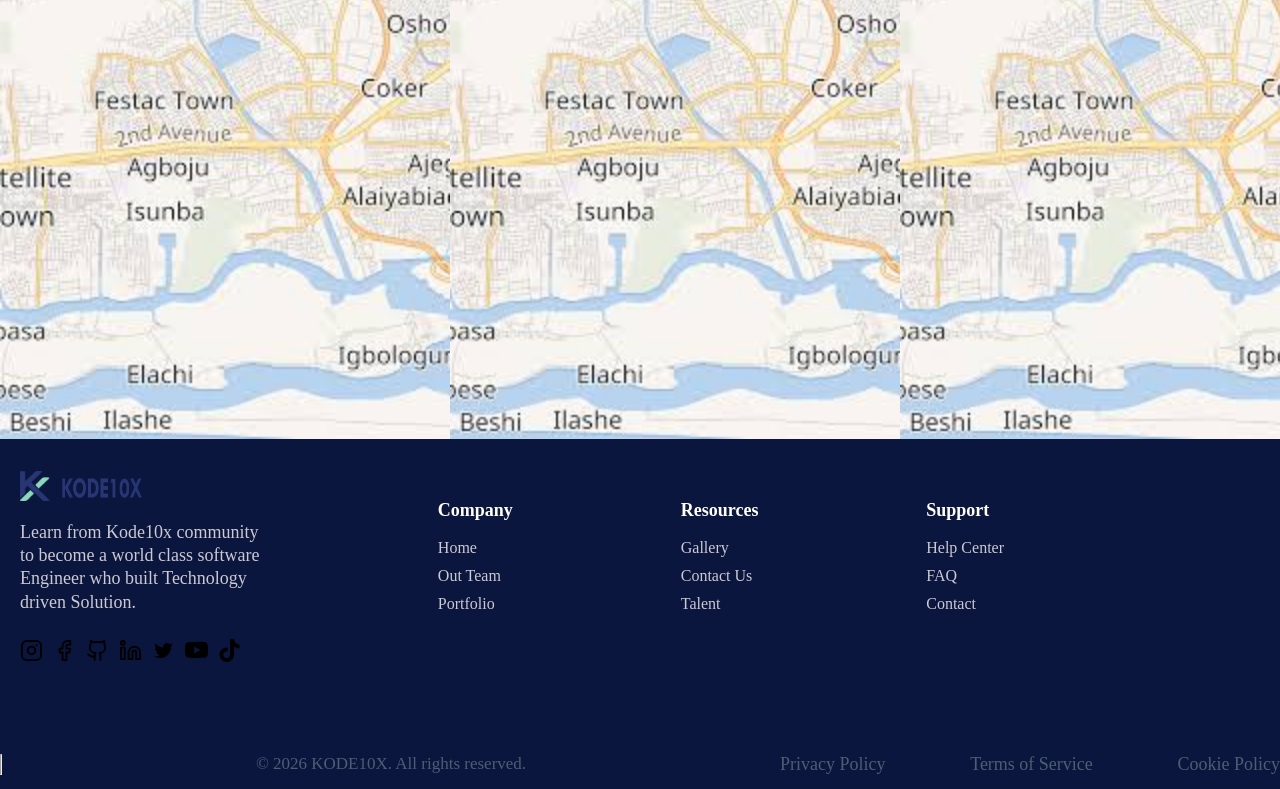
==== commit 5130fedc: "updated contact page" ====
--- a/contact-page.html
+++ b/contact-page.html
@@ -7,12 +7,25 @@
     <link rel="stylesheet" href="stylecontact.css">
 </head>
 <body>
+<<<<<<< HEAD
     <header>
         <div class="header-container">
             <div class="header-wrapper">
                 <div class="logo">
                     <img src="logo.png" alt="" class="logo-img">
                     <img src="label.png" alt="" class="logo-name">
+=======
+    <div class="header-map">
+        <div class="img-wrapper">
+            <img src="t1.png" alt="" class="head-img">
+
+        </div>
+        <div class="navs">
+            <div>
+                <div>
+                    <a href="index.html">Home</a>
+                    <p></p> <p>CONTACT</p>
+>>>>>>> 6c2a2f4c1a0875fd1c8e0036344e24ad2c9c2e72
                 </div>
                 <div class="navs">
                     <a href="index.html" class="nav-text">Courses</a>
--- a/stylecontact.css
+++ b/stylecontact.css
@@ -5,13 +5,15 @@
 
 }
 body{
-    height: 100vh;
-    width: 100%;
-}
-header{
-    height: 80px;
-    width: 100%;
-    /* background-color: red; */
+    /* height: 100vh; */
+    width: 100%;
+}
+.header-map{
+    background-color: aqua; 
+    width: 100%; 
+    height: 330px;
+}
+.navs{
     display: flex;
     justify-content: center;
     /* align-items: center; */
@@ -149,7 +151,7 @@
     max-width: 1310px;
     /* background-color: chartreuse; */
     display: grid;
-    grid-template-columns: repeat(4,1fr);
+    grid-template-columns: repeat(3,1fr);
     gap: 24px;
     margin-top: 35px;
     
